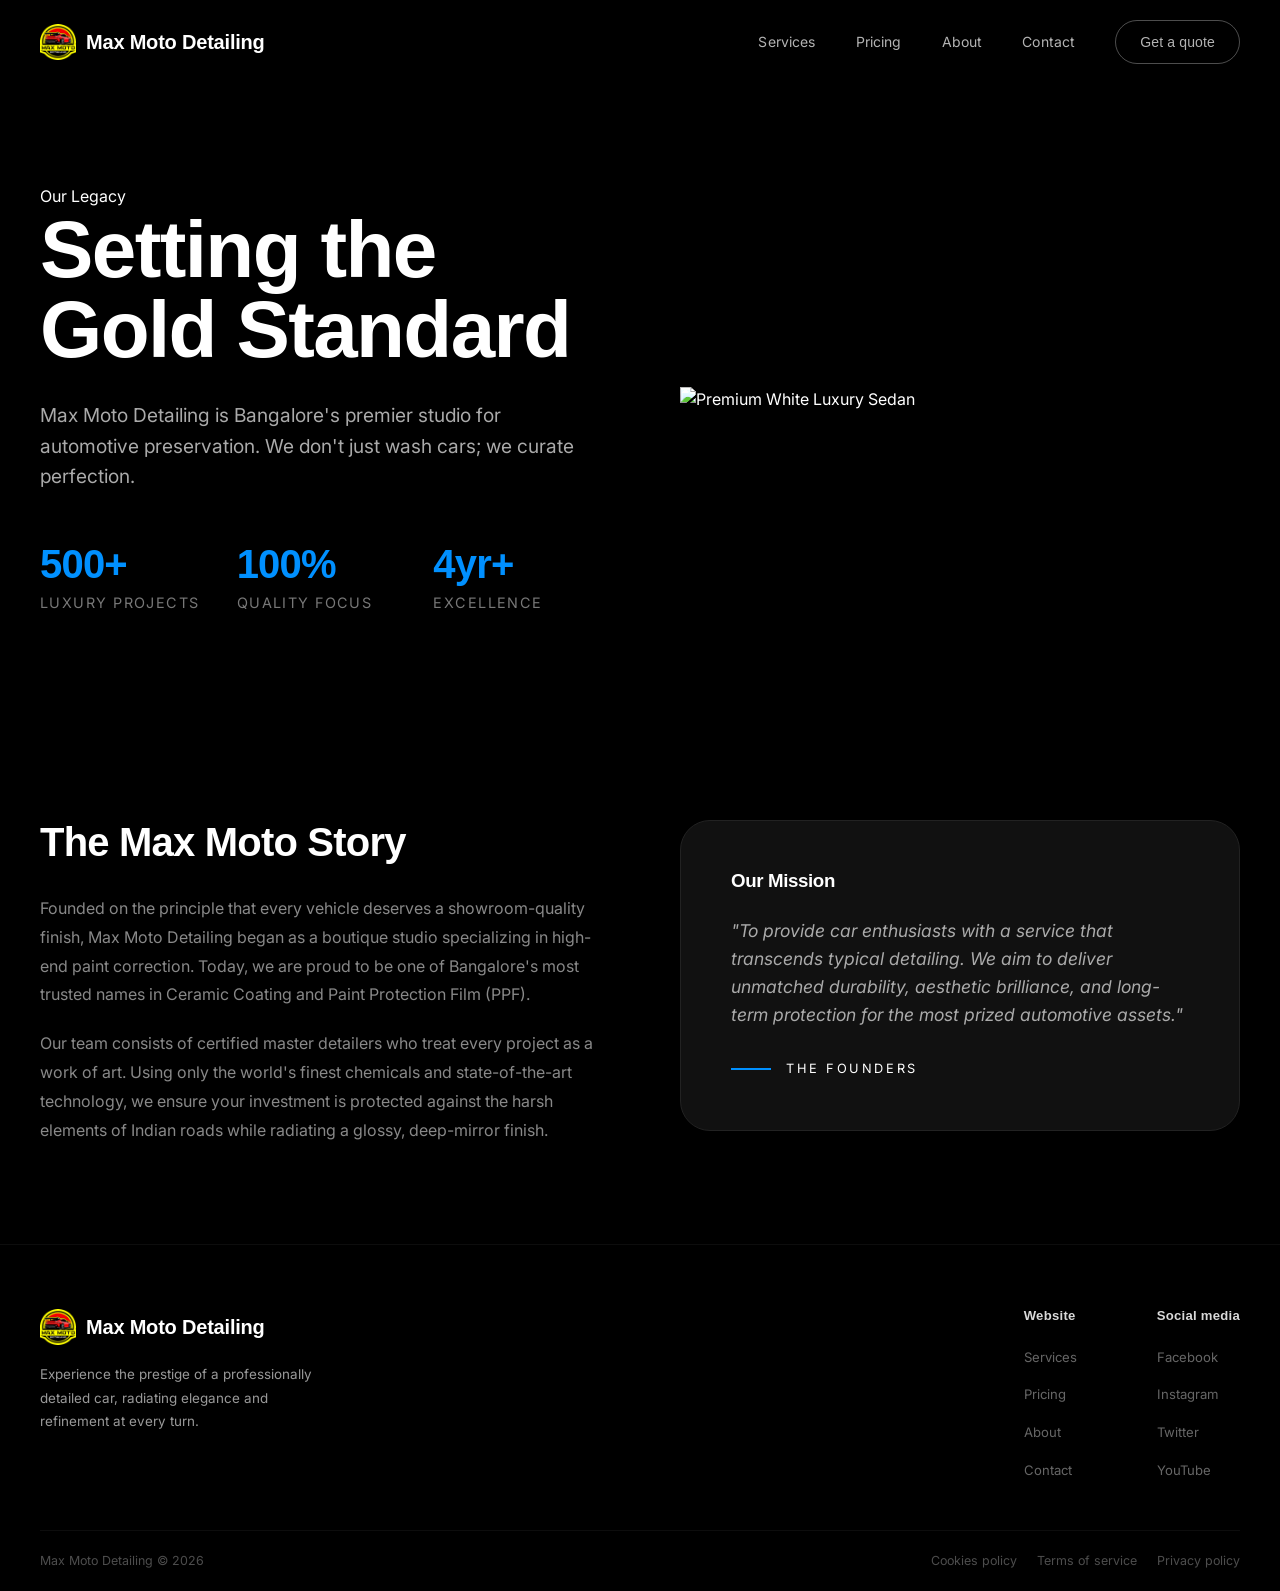
==== about.html @ 34a831f9 "feat: expand website with new service pages, legal documents, and supporting image assets" ====
<!DOCTYPE html>
<html lang="en">

<head>
  <meta charset="UTF-8">
  <meta name="viewport" content="width=device-width, initial-scale=1.0">
  <title>About Us — Max Moto Detailing</title>
  <link rel="icon" type="image/png" href="images/logo.png">
  <meta name="description" content="Discover the passion behind Max Moto Detailing. Premium car detailing excellence in Bangalore since 2020.">

  <!-- SEO & Social Meta Tags -->
  <link rel="canonical" href="https://maxmotodetailing.com/about.html">
  <meta property="og:title" content="About Us — Max Moto Detailing">
  <meta property="og:description" content="Premium car detailing excellence for those who value perfection.">
  <meta property="og:image" content="https://maxmotodetailing.com/images/car-sedan.png">
  <meta property="og:url" content="https://maxmotodetailing.com/about.html">
  <meta property="og:type" content="website">

  <!-- Fonts -->
  <link rel="preconnect" href="https://fonts.googleapis.com">
  <link rel="preconnect" href="https://fonts.gstatic.com" crossorigin>
  <link href="https://fonts.googleapis.com/css2?family=Inter:wght@300;400;500;600;700&display=swap" rel="stylesheet">
  <link href="https://api.fontshare.com/v2/css?f[]=clash-display@400,500,600,700&display=swap" rel="stylesheet">

  <link rel="stylesheet" href="index.css">
  <style>
    .about-hero {
      padding: 180px 0 100px;
      min-height: 80vh;
      display: flex;
      align-items: center;
      background: #000; /* Pure black background as requested */
      position: relative;
      overflow: hidden;
    }

    .about-content-section {
      padding: 100px 0;
      background: #000;
    }

    .about-grid {
      display: grid;
      grid-template-columns: 1fr 1fr;
      gap: 80px;
      align-items: center;
    }

    @media (max-width: 991px) {
      .about-grid {
        grid-template-columns: 1fr;
        gap: 50px;
      }
    }

    .stats-grid {
      display: grid;
      grid-template-columns: repeat(3, 1fr);
      gap: 30px;
      margin-top: 50px;
    }

    .stat-item h4 {
      font-family: 'Clash Display', sans-serif;
      font-size: 2.5rem;
      color: #0090ff;
      margin-bottom: 5px;
    }

    .stat-item p {
      font-size: 0.9rem;
      color: #777;
      text-transform: uppercase;
      letter-spacing: 0.1em;
    }

    .why-choose-us {
      padding: 100px 0;
      background: #050505;
    }

    .feature-card {
      background: #111;
      border: 1px solid #222;
      padding: 40px;
      border-radius: 20px;
      transition: all 0.3s ease;
    }

    .feature-card:hover {
      border-color: #0090ff;
      transform: translateY(-10px);
      background: #151515;
    }

    .feature-icon {
      width: 50px;
      height: 50px;
      color: #0090ff;
      margin-bottom: 25px;
    }
  </style>
</head>

<body>

  <!-- ===== NAVBAR ===== -->
  <nav class="navbar" id="navbar">
    <div class="container">
      <a href="index.html" class="nav-logo">
        <img src="images/logo.png" alt="Max Moto Detailing Logo">
        Max Moto Detailing
      </a>

      <div class="nav-menu" id="navMenu">
        <a href="index.html#services">Services</a>
        <a href="index.html#pricing">Pricing</a>
        <a href="about.html" class="active">About</a>
        <a href="contact.html">Contact</a>
        <a href="contact.html" class="btn-quote">Get a quote</a>
      </div>

      <button class="nav-toggle" id="navToggle" aria-label="Toggle menu">
        <span></span>
        <span></span>
        <span></span>
      </button>
    </div>
  </nav>

  <!-- ===== ABOUT HERO ===== -->
  <section class="about-hero">
    <div class="container">
      <div class="about-grid">
        <div class="reveal">
          <span class="label">Our Legacy</span>
          <h1 style="font-family: 'Clash Display', sans-serif; font-size: clamp(3rem, 8vw, 5rem); line-height: 1; margin-bottom: 30px;">Setting the Gold Standard</h1>
          <p style="font-size: 1.2rem; color: #aaa; line-height: 1.6; max-width: 600px;">Max Moto Detailing is Bangalore's premier studio for automotive preservation. We don't just wash cars; we curate perfection.</p>
          
          <div class="stats-grid">
            <div class="stat-item">
              <h4>500+</h4>
              <p>Luxury Projects</p>
            </div>
            <div class="stat-item">
              <h4>100%</h4>
              <p>Quality Focus</p>
            </div>
            <div class="stat-item">
              <h4>4yr+</h4>
              <p>Excellence</p>
            </div>
          </div>
        </div>
        <div class="reveal reveal-delay-2" style="position: relative; display: flex; align-items: center; justify-content: center;">
          <img src="images/about-car.png" alt="Premium White Luxury Sedan" style="width: 130%; max-width: none; filter: brightness(1.1) contrast(1.1);">
        </div>
      </div>
    </div>
  </section>

  <!-- ===== STORY SECTION ===== -->
  <section class="about-content-section">
    <div class="container">
      <div class="about-grid" style="align-items: flex-start;">
        <div class="reveal">
          <h2 style="font-family: 'Clash Display', sans-serif; font-size: 2.5rem; margin-bottom: 30px;">The Max Moto Story</h2>
          <p style="color: #888; line-height: 1.8; margin-bottom: 20px;">Founded on the principle that every vehicle deserves a showroom-quality finish, Max Moto Detailing began as a boutique studio specializing in high-end paint correction. Today, we are proud to be one of Bangalore's most trusted names in Ceramic Coating and Paint Protection Film (PPF).</p>
          <p style="color: #888; line-height: 1.8;">Our team consists of certified master detailers who treat every project as a work of art. Using only the world's finest chemicals and state-of-the-art technology, we ensure your investment is protected against the harsh elements of Indian roads while radiating a glossy, deep-mirror finish.</p>
        </div>
        <div class="reveal reveal-delay-2">
          <div style="background: #111; border-radius: 30px; padding: 50px; border: 1px solid #222;">
            <h3 style="font-family: 'Clash Display', sans-serif; margin-bottom: 25px; color: #fff;">Our Mission</h3>
            <p style="color: #aaa; font-style: italic; font-size: 1.1rem; line-height: 1.6;">"To provide car enthusiasts with a service that transcends typical detailing. We aim to deliver unmatched durability, aesthetic brilliance, and long-term protection for the most prized automotive assets."</p>
            <div style="margin-top: 30px; display: flex; align-items: center; gap: 15px;">
              <div style="width: 40px; height: 2px; background: #0090ff;"></div>
              <span style="text-transform: uppercase; letter-spacing: 0.2em; font-size: 0.8rem; color: #fff;">The Founders</span>
            </div>
          </div>
        </div>
      </div>
    </div>
  </section>

  <!-- ===== FOOTER ===== -->
  <footer class="footer">
    <div class="container">
      <div class="footer-top">
        <div class="footer-brand">
          <a href="index.html" class="nav-logo">
            <img src="images/logo.png" alt="Max Moto Detailing Logo">
            Max Moto Detailing
          </a>
          <p>Experience the prestige of a professionally detailed car, radiating elegance and refinement at every turn.</p>
        </div>

        <div class="footer-links-group">
          <div class="footer-col">
            <h4>Website</h4>
            <ul>
              <li><a href="index.html#services">Services</a></li>
              <li><a href="index.html#pricing">Pricing</a></li>
              <li><a href="about.html">About</a></li>
              <li><a href="contact.html">Contact</a></li>
            </ul>
          </div>

          <div class="footer-col">
            <h4>Social media</h4>
            <ul>
              <li><a href="#">Facebook</a></li>
              <li><a href="#">Instagram</a></li>
              <li><a href="#">Twitter</a></li>
              <li><a href="#">YouTube</a></li>
            </ul>
          </div>
        </div>
      </div>

      <div class="footer-bottom">
        <span class="footer-copyright">Max Moto Detailing &copy; 2026</span>
        <div class="footer-legal">
          <a href="cookies-policy.html">Cookies policy</a>
          <a href="terms-of-service.html">Terms of service</a>
          <a href="privacy-policy.html">Privacy policy</a>
        </div>
      </div>
    </div>
  </footer>
  <script>
    // ===== NAVBAR TOGGLE =====
    const navToggle = document.getElementById('navToggle');
    const navMenu = document.getElementById('navMenu');
    const navbar = document.getElementById('navbar');

    navToggle.addEventListener('click', () => {
      navToggle.classList.toggle('active');
      navMenu.classList.toggle('active');
    });

    window.addEventListener('scroll', () => {
      if (window.scrollY > 50) {
        navbar.classList.add('scrolled');
      } else {
        navbar.classList.remove('scrolled');
      }
    });

    // ===== SCROLL REVEAL ANIMATION =====
    const revealElements = document.querySelectorAll('.reveal');
    const revealObserver = new IntersectionObserver((entries) => {
      entries.forEach(entry => {
        if (entry.isIntersecting) {
          entry.target.classList.add('visible');
          revealObserver.unobserve(entry.target);
        }
      });
    }, {
      threshold: 0.1,
      rootMargin: '0px 0px -60px 0px'
    });
    revealElements.forEach(el => revealObserver.observe(el));
  </script>
</body>
</html>
---- index.css ----
/* ===== RESET & BASE ===== */
*,
*::before,
*::after {
  margin: 0;
  padding: 0;
  box-sizing: border-box;
}

html {
  scroll-behavior: smooth;
  font-size: 16px;
  -webkit-font-smoothing: antialiased;
  -moz-osx-font-smoothing: grayscale;
}

body {
  font-family: 'Inter', sans-serif;
  background: #000000;
  color: #ffffff;
  overflow-x: hidden;
  line-height: 1.6;
}

a {
  text-decoration: none;
  color: inherit;
  transition: opacity 0.3s ease;
}

a:hover {
  opacity: 0.8;
}

img {
  max-width: 100%;
  display: block;
}

ul {
  list-style: none;
}

/* ===== TYPOGRAPHY ===== */
h1,
h2,
h3,
h4,
h5,
h6 {
  font-family: 'Clash Display', sans-serif;
  font-weight: 600;
  line-height: 1.1;
  letter-spacing: -0.02em;
}

p {
  color: rgba(255, 255, 255, 0.6);
  font-weight: 400;
  line-height: 1.7;
}

/* ===== UTILITY ===== */
.container {
  max-width: 1320px;
  margin: 0 auto;
  padding: 0 40px;
}

/* ===== NAVBAR ===== */
.navbar {
  position: fixed;
  top: 0;
  left: 0;
  width: 100%;
  z-index: 1000;
  padding: 20px 0;
  transition: all 0.4s cubic-bezier(0.4, 0, 0.2, 1);
  background: transparent;
}

.navbar.scrolled {
  background: rgba(0, 0, 0, 0.7);
  backdrop-filter: blur(20px);
  -webkit-backdrop-filter: blur(20px);
  border-bottom: 1px solid rgba(255, 255, 255, 0.05);
  padding: 14px 0;
}

.navbar .container {
  display: flex;
  align-items: center;
  justify-content: space-between;
}

.nav-logo {
  font-family: 'Clash Display', sans-serif;
  font-size: 1.25rem;
  font-weight: 600;
  color: #ffffff;
  letter-spacing: -0.01em;
  display: flex;
  align-items: center;
  gap: 10px;
}

.nav-logo img {
  height: 36px;
  width: auto;
  object-fit: contain;
}

.nav-menu {
  display: flex;
  align-items: center;
  gap: 40px;
}

.nav-menu a {
  font-size: 0.875rem;
  font-weight: 400;
  color: rgba(255, 255, 255, 0.7);
  transition: color 0.3s ease;
  letter-spacing: 0.01em;
}

.nav-menu a:hover {
  color: #ffffff;
  opacity: 1;
}

.btn-quote {
  font-family: 'Clash Display', sans-serif;
  font-size: 0.85rem;
  font-weight: 500;
  color: #ffffff;
  border: 1px solid rgba(255, 255, 255, 0.3);
  padding: 10px 24px;
  border-radius: 100px;
  transition: all 0.4s cubic-bezier(0.4, 0, 0.2, 1);
  cursor: pointer;
  background: transparent;
  letter-spacing: 0.01em;
}

.nav-menu a.btn-quote:hover {
  background: #ffffff;
  color: #000000 !important;
  border-color: #ffffff;
  opacity: 1;
  box-shadow: 0 0 30px rgba(255, 255, 255, 0.15);
}

/* Mobile menu toggle */
.nav-toggle {
  display: none;
  flex-direction: column;
  gap: 5px;
  cursor: pointer;
  z-index: 1001;
  background: none;
  border: none;
  padding: 4px;
}

.nav-toggle span {
  display: block;
  width: 24px;
  height: 2px;
  background: #ffffff;
  transition: all 0.3s ease;
  border-radius: 2px;
}

.nav-toggle.active span:nth-child(1) {
  transform: rotate(45deg) translate(5px, 5px);
}

.nav-toggle.active span:nth-child(2) {
  opacity: 0;
}

.nav-toggle.active span:nth-child(3) {
  transform: rotate(-45deg) translate(5px, -5px);
}

/* ===== HERO SECTION ===== */
.hero {
  min-height: 100vh;
  display: flex;
  flex-direction: column;
  align-items: center;
  justify-content: center;
  text-align: center;
  padding: 120px 40px 40px;
  position: relative;
  overflow: hidden;
}

.hero::before {
  content: '';
  position: absolute;
  top: -100px;
  left: 50%;
  transform: translateX(-50%);
  width: 1000px;
  height: 1000px;
  background: radial-gradient(circle, rgba(255, 255, 255, 0.04) 0%, transparent 65%);
  pointer-events: none;
}

.hero-content {
  position: relative;
  z-index: 10;
  max-width: 900px;
}

.hero h1 {
  font-size: clamp(3rem, 7vw, 5.5rem);
  font-weight: 600;
  letter-spacing: -0.03em;
  margin-bottom: 20px;
  background: linear-gradient(180deg, #ffffff 0%, rgba(255, 255, 255, 0.65) 100%);
  -webkit-background-clip: text;
  -webkit-text-fill-color: transparent;
  background-clip: text;
}

.hero p {
  font-size: clamp(0.9rem, 1.4vw, 1.05rem);
  max-width: 520px;
  margin: 0 auto 36px;
  color: rgba(255, 255, 255, 0.45);
  line-height: 1.7;
}

/* Hero CTA - Base */
.btn-connect {
  font-family: 'Clash Display', sans-serif;
  display: inline-flex;
  align-items: center;
  gap: 8px;
  font-size: 0.9rem;
  font-weight: 500;
  color: #ffffff;
  border: 1px solid rgba(255, 255, 255, 0.15);
  padding: 13px 30px;
  border-radius: 100px;
  transition: all 0.4s cubic-bezier(0.4, 0, 0.2, 1);
  cursor: pointer;
  background: transparent;
  width: fit-content;
}

.btn-connect:hover {
  background: #ffffff;
  color: #000000;
  border-color: #ffffff;
  transform: translateY(-3px);
  box-shadow: 0 10px 20px rgba(255, 255, 255, 0.1);
}

/* Primary Variant */
.btn-connect.btn-primary {
  background: #ffffff;
  color: #000000;
  border: none;
  font-weight: 600;
}

.btn-connect.btn-primary:hover {
  background: rgba(255, 255, 255, 0.9);
  color: #000000;
  transform: translateY(-3px);
}

/* Secondary/Ghost Variant */
.btn-connect.secondary {
  border: 1px solid rgba(255, 255, 255, 0.15);
  color: rgba(255, 255, 255, 0.7);
}

.btn-connect.secondary:hover {
  background: rgba(255, 255, 255, 0.05);
  border-color: rgba(255, 255, 255, 0.3);
  color: #ffffff;
  transform: translateY(-3px);
}

.hero-btns {
  display: flex;
  justify-content: center;
  gap: 16px;
  margin-top: 10px;
}

.hero-image-wrapper {
  position: relative;
  margin-top: -80px;
  width: 100%;
  max-width: 1100px;
  z-index: 2;
}

.hero-image-wrapper img {
  width: 100%;
  height: auto;
  object-fit: contain;
}

.hero-glow {
  position: absolute;
  bottom: -80px;
  left: 50%;
  transform: translateX(-50%);
  width: 90%;
  height: 250px;
  background: radial-gradient(ellipse at center, rgba(255, 255, 255, 0.06) 0%, transparent 65%);
  pointer-events: none;
}

/* ===== SECTION: SERVICES (REF SITE STYLE) ===== */
.services {
  padding: 100px 0;
  background: #000000;
}

.services-outer-container {
  background: #0b0b0b;
  border-radius: 40px;
  padding: 80px 60px;
  border: 1px solid rgba(255, 255, 255, 0.05);
}

.services-header-new {
  display: flex;
  justify-content: space-between;
  align-items: center;
  margin-bottom: 50px;
}

.services-header-new h2 {
  font-size: 3.5rem;
  color: #ffffff;
  font-weight: 300;
  letter-spacing: -0.02em;
}

.services-header-new h2 .bold {
  font-weight: 700;
}

.services-grid-new {
  display: grid;
  grid-template-columns: repeat(2, 1fr);
  gap: 24px;
}

.service-card-new {
  position: relative;
  height: 500px;
  border-radius: 32px;
  overflow: hidden;
  display: block;
  text-decoration: none;
  cursor: pointer;
  transition: all 0.5s cubic-bezier(0.4, 0, 0.2, 1);
}

.card-bg-image {
  position: absolute;
  inset: 0;
  z-index: 0;
}

.card-bg-image img {
  width: 100%;
  height: 100%;
  object-fit: cover;
  transition: transform 0.6s cubic-bezier(0.4, 0, 0.2, 1);
}

.card-overlay {
  position: absolute;
  inset: 0;
  background: rgba(0, 0, 0, 0.5);
  transition: background 0.4s ease;
  z-index: 1;
}

.service-card-new:hover .card-overlay {
  background: rgba(0, 0, 0, 0.15);
}

.service-card-new:hover .card-bg-image img {
  transform: scale(1.05);
}

.card-info-new {
  position: absolute;
  bottom: 30px;
  left: 30px;
  right: 30px;
  z-index: 2;
  display: flex;
  align-items: center;
  gap: 15px;
}

.card-info-new h3 {
  font-size: 1.5rem;
  font-weight: 600;
  color: #ffffff;
  margin: 0;
  text-shadow: 0 2px 10px rgba(0, 0, 0, 0.3);
}

.card-arrow-icon {
  width: 48px;
  height: 48px;
  border-radius: 50%;
  background: #ffffff;
  display: flex;
  align-items: center;
  justify-content: center;
  color: #000000;
  transition: all 0.4s cubic-bezier(0.4, 0, 0.2, 1);
  box-shadow: 0 4px 15px rgba(0, 0, 0, 0.2);
}

.card-arrow-icon svg {
  width: 20px;
  height: 20px;
}

.service-card-new:hover .card-arrow-icon {
  transform: rotate(45deg);
  background: #000000;
  color: #ffffff;
}

@media (max-width: 1024px) {
  .services-outer-container {
    padding: 60px 40px;
  }
  
  .services-header-new h2 {
    font-size: 2.8rem;
  }
}

@media (max-width: 768px) {
  .services-grid-new {
    grid-template-columns: 1fr;
  }
  
  .services-outer-container {
    padding: 40px 20px;
    border-radius: 24px;
  }

  .service-card-new {
    aspect-ratio: 4 / 3;
  }

  .services-header-new h2 {
    font-size: 2.2rem;
  }
}

/* ===== SECTION: VIDEO SHOWCASE ===== */
.video-showcase {
  padding: 40px 0 80px;
}

.video-card {
  position: relative;
  width: 100%;
  border-radius: 16px;
  overflow: hidden;
  cursor: pointer;
  aspect-ratio: 16 / 8;
}

.video-card img {
  width: 100%;
  height: 100%;
  object-fit: cover;
  transition: transform 0.8s cubic-bezier(0.4, 0, 0.2, 1);
}

.video-card:hover img {
  transform: scale(1.03);
}

.video-overlay {
  position: absolute;
  inset: 0;
  background: linear-gradient(180deg, rgba(0, 0, 0, 0.15) 0%, rgba(0, 0, 0, 0.55) 100%);
  display: flex;
  flex-direction: column;
  align-items: center;
  justify-content: center;
  gap: 14px;
  transition: background 0.4s ease;
}

.video-card:hover .video-overlay {
  background: linear-gradient(180deg, rgba(0, 0, 0, 0.08) 0%, rgba(0, 0, 0, 0.45) 100%);
}

.play-btn {
  width: 64px;
  height: 64px;
  border-radius: 50%;
  border: 1.5px solid rgba(255, 255, 255, 0.35);
  display: flex;
  align-items: center;
  justify-content: center;
  background: rgba(255, 255, 255, 0.06);
  backdrop-filter: blur(10px);
  transition: all 0.4s ease;
}

.play-btn svg {
  width: 22px;
  height: 22px;
  fill: #ffffff;
  margin-left: 3px;
}

.video-card:hover .play-btn {
  background: rgba(255, 255, 255, 0.12);
  border-color: rgba(255, 255, 255, 0.5);
  transform: scale(1.05);
}

.video-overlay span {
  font-size: 0.8rem;
  font-weight: 400;
  color: rgba(255, 255, 255, 0.6);
  letter-spacing: 0.03em;
}

/* Glass reflection line */
.video-card::after {
  content: '';
  position: absolute;
  bottom: 0;
  left: 0;
  width: 100%;
  height: 40%;
  background: linear-gradient(180deg, transparent 0%, rgba(255, 255, 255, 0.015) 100%);
  pointer-events: none;
}

/* ===== SECTION: FEATURES ===== */
.features {
  padding: 80px 0 40px;
}

.features-wrapper {
  display: grid;
  grid-template-columns: 1fr 1px 1fr;
  gap: 48px;
  align-items: start;
}

.features-left h2 {
  font-size: clamp(1.9rem, 3.2vw, 2.6rem);
  font-weight: 600;
  letter-spacing: -0.03em;
  margin-bottom: 32px;
  max-width: 360px;
  background: linear-gradient(180deg, #ffffff 0%, rgba(255, 255, 255, 0.7) 100%);
  -webkit-background-clip: text;
  -webkit-text-fill-color: transparent;
  background-clip: text;
}

.features-left-image {
  width: 100%;
  border-radius: 14px;
  overflow: hidden;
}

.features-left-image img {
  width: 100%;
  height: 300px;
  object-fit: cover;
  transition: transform 0.6s ease;
}

.features-left-image:hover img {
  transform: scale(1.03);
}

.features-divider {
  width: 1px;
  height: 100%;
  min-height: 440px;
  background: linear-gradient(180deg, transparent 0%, rgba(255, 255, 255, 0.08) 25%, rgba(255, 255, 255, 0.08) 75%, transparent 100%);
}

.features-right {
  display: flex;
  flex-direction: column;
  gap: 40px;
  padding-top: 8px;
}

.feature-item {
  display: flex;
  gap: 18px;
  align-items: flex-start;
}

.feature-icon {
  flex-shrink: 0;
  width: 42px;
  height: 42px;
  border-radius: 11px;
  background: linear-gradient(135deg, rgba(255, 255, 255, 0.07) 0%, rgba(255, 255, 255, 0.025) 100%);
  border: 1px solid rgba(255, 255, 255, 0.07);
  display: flex;
  align-items: center;
  justify-content: center;
}

.feature-icon svg {
  width: 18px;
  height: 18px;
  stroke: rgba(255, 255, 255, 0.6);
  fill: none;
  stroke-width: 1.5;
}

.feature-text h3 {
  font-size: 1rem;
  font-weight: 600;
  margin-bottom: 6px;
  letter-spacing: -0.01em;
}

.feature-text p {
  font-size: 0.84rem;
  line-height: 1.65;
}

.features-cta {
  margin-top: 12px;
  display: inline-flex;
  align-items: center;
  gap: 8px;
  font-family: 'Clash Display', sans-serif;
  font-size: 0.85rem;
  font-weight: 500;
  color: rgba(255, 255, 255, 0.6);
  transition: all 0.3s ease;
}

.features-cta:hover {
  color: #ffffff;
  gap: 12px;
  opacity: 1;
}

/* ===== SECTION: CTA BANNER ===== */
.cta-banner {
  padding: 40px 0 80px;
}

.cta-card {
  display: grid;
  grid-template-columns: 1fr 1fr;
  align-items: center;
  background: linear-gradient(135deg, rgba(255, 255, 255, 0.035) 0%, rgba(255, 255, 255, 0.008) 100%);
  border: 1px solid rgba(255, 255, 255, 0.06);
  border-radius: 20px;
  overflow: hidden;
  position: relative;
}

.cta-card::before {
  content: '';
  position: absolute;
  top: -200px;
  left: -200px;
  width: 500px;
  height: 500px;
  background: radial-gradient(circle, rgba(255, 255, 255, 0.025) 0%, transparent 70%);
  pointer-events: none;
}

.cta-content {
  padding: 52px 48px;
  position: relative;
  z-index: 2;
}

.cta-content h2 {
  font-size: clamp(1.7rem, 2.8vw, 2.3rem);
  font-weight: 600;
  letter-spacing: -0.03em;
  margin-bottom: 16px;
  max-width: 360px;
  background: linear-gradient(180deg, #ffffff 0%, rgba(255, 255, 255, 0.7) 100%);
  -webkit-background-clip: text;
  -webkit-text-fill-color: transparent;
  background-clip: text;
}

.cta-content p {
  font-size: 0.9rem;
  max-width: 360px;
  margin-bottom: 28px;
  line-height: 1.75;
}

.cta-image {
  height: 100%;
  min-height: 360px;
  overflow: hidden;
}

.cta-image img {
  width: 100%;
  height: 100%;
  object-fit: cover;
  transition: transform 0.8s cubic-bezier(0.4, 0, 0.2, 1);
}

.cta-card:hover .cta-image img {
  transform: scale(1.03);
}

/* ===== SECTION: PRICING ===== */
.pricing-section {
  padding: 100px 0;
  position: relative;
}

.pricing-section .section-header {
  text-align: center;
  margin-bottom: 64px;
}

.pricing-section .section-header h2 {
  font-size: clamp(2.2rem, 4.5vw, 3.5rem);
  font-weight: 600;
  letter-spacing: -0.03em;
  margin-top: 12px;
  background: linear-gradient(180deg, #ffffff 0%, rgba(255, 255, 255, 0.7) 100%);
  -webkit-background-clip: text;
  -webkit-text-fill-color: transparent;
  background-clip: text;
}

.pricing-grid {
  display: grid;
  grid-template-columns: repeat(3, 1fr);
  gap: 32px;
}

.pricing-card {
  background: linear-gradient(180deg, rgba(255, 255, 255, 0.03) 0%, rgba(255, 255, 255, 0.01) 100%);
  border: 1px solid rgba(255, 255, 255, 0.05);
  border-radius: 24px;
  padding: 48px 40px;
  display: flex;
  flex-direction: column;
  transition: all 0.4s cubic-bezier(0.4, 0, 0.2, 1);
  position: relative;
}

.pricing-card:hover {
  transform: translateY(-8px);
  border-color: rgba(255, 255, 255, 0.15);
  background: linear-gradient(180deg, rgba(255, 255, 255, 0.05) 0%, rgba(255, 255, 255, 0.015) 100%);
}

.pricing-card.popular {
  background: linear-gradient(180deg, rgba(255, 255, 255, 0.06) 0%, rgba(255, 255, 255, 0.01) 100%);
  border: 1px solid rgba(255, 255, 255, 0.12);
  box-shadow: 0 20px 40px rgba(0, 0, 0, 0.4);
}

.popular-badge {
  position: absolute;
  top: -14px;
  left: 50%;
  transform: translateX(-50%);
  background: #ffffff;
  color: #000000;
  padding: 6px 16px;
  border-radius: 20px;
  font-size: 0.75rem;
  font-weight: 700;
  text-transform: uppercase;
  letter-spacing: 0.05em;
}

.plan-type {
  font-family: 'Clash Display', sans-serif;
  font-size: 1.25rem;
  font-weight: 600;
  color: #ffffff;
  margin-bottom: 12px;
}

.plan-price {
  font-family: 'Clash Display', sans-serif;
  font-size: 2.5rem;
  font-weight: 700;
  color: #ffffff;
  margin-bottom: 32px;
}

.plan-price span {
  font-size: 0.9rem;
  font-weight: 400;
  color: rgba(255, 255, 255, 0.4);
  margin-left: 4px;
}

.plan-features {
  list-style: none;
  padding: 0;
  margin: 0 0 40px 0;
  display: flex;
  flex-direction: column;
  gap: 16px;
}

.plan-features li {
  font-size: 0.9rem;
  color: rgba(255, 255, 255, 0.6);
  padding-left: 28px;
  position: relative;
  line-height: 1.5;
}

.plan-features li::before {
  content: '';
  position: absolute;
  left: 0;
  top: 6px;
  width: 14px;
  height: 14px;
  background-image: url("data:image/svg+xml,%3Csvg xmlns='http://www.w3.org/2000/svg' fill='none' viewBox='0 0 24 24' stroke='rgba(255,255,255,0.7)' stroke-width='2.5'%3E%3Cpath stroke-linecap='round' stroke-linejoin='round' d='M5 13l4 4L19 7' /%3E%3C/svg%3E");
  background-size: contain;
  background-repeat: no-repeat;
}

.btn-plan {
  margin-top: auto;
  display: block;
  text-align: center;
  padding: 16px;
  border-radius: 12px;
  border: 1px solid rgba(255, 255, 255, 0.1);
  color: #ffffff;
  text-decoration: none;
  font-size: 0.95rem;
  font-weight: 600;
  transition: all 0.3s ease;
}

.btn-plan:hover {
  background: rgba(255, 255, 255, 0.05);
  border-color: rgba(255, 255, 255, 0.2);
}

.btn-plan.primary {
  background: #ffffff;
  color: #000000;
  border: none;
}

.btn-plan.primary:hover {
  background: #f0f0f0;
  transform: scale(1.02);
}

/* ===== SECTION: CONTACT ===== */
.contact-section {
  padding: 40px 0 80px;
}

.contact-header {
  margin-bottom: 40px;
}

.contact-header .label {
  font-size: 0.75rem;
  font-weight: 400;
  color: rgba(255, 255, 255, 0.35);
  letter-spacing: 0.06em;
  text-transform: uppercase;
}

.contact-header h2 {
  font-size: clamp(2.2rem, 4.5vw, 3.5rem);
  font-weight: 600;
  letter-spacing: -0.03em;
  margin-top: 12px;
  background: linear-gradient(180deg, #ffffff 0%, rgba(255, 255, 255, 0.7) 100%);
  -webkit-background-clip: text;
  -webkit-text-fill-color: transparent;
  background-clip: text;
}

.contact-wrapper {
  display: grid;
  grid-template-columns: 1fr 1.3fr;
  gap: 60px;
  align-items: start;
}

.contact-info {
  display: flex;
  flex-direction: column;
  gap: 32px;
  padding-top: 8px;
}

.contact-item {
  display: flex;
  gap: 16px;
  align-items: flex-start;
}

.contact-icon {
  flex-shrink: 0;
  width: 44px;
  height: 44px;
  border-radius: 12px;
  background: linear-gradient(135deg, rgba(255, 255, 255, 0.07) 0%, rgba(255, 255, 255, 0.025) 100%);
  border: 1px solid rgba(255, 255, 255, 0.07);
  display: flex;
  align-items: center;
  justify-content: center;
}

.contact-icon svg {
  width: 20px;
  height: 20px;
  stroke: rgba(255, 255, 255, 0.6);
  fill: none;
  stroke-width: 1.5;
}

.contact-icon.whatsapp svg {
  stroke: none;
  fill: #25D366;
  width: 22px;
  height: 22px;
}

.contact-details h4 {
  font-size: 0.95rem;
  font-weight: 600;
  margin-bottom: 4px;
  color: rgba(255, 255, 255, 0.9);
}

.contact-details a {
  display: block;
  text-decoration: none;
}

.contact-details a:hover h4 {
  color: #ffffff;
}

.contact-details a span,
.contact-details p {
  font-size: 0.85rem;
  color: rgba(255, 255, 255, 0.45);
  transition: color 0.3s ease;
  line-height: 1.5;
}

.contact-details a:hover span {
  color: rgba(255, 255, 255, 0.7);
}


/* Contact Form */
.contact-form-wrapper {
  background: linear-gradient(180deg, rgba(255, 255, 255, 0.035) 0%, rgba(255, 255, 255, 0.008) 100%);
  border: 1px solid rgba(255, 255, 255, 0.06);
  border-radius: 16px;
  padding: 36px;
}

.form-row {
  display: grid;
  grid-template-columns: 1fr 1fr;
  gap: 16px;
  margin-bottom: 16px;
}

.form-group {
  display: flex;
  flex-direction: column;
  gap: 6px;
  margin-bottom: 16px;
}

.form-row .form-group {
  margin-bottom: 0;
}

.form-group label {
  font-family: 'Clash Display', sans-serif;
  font-size: 0.78rem;
  font-weight: 500;
  color: rgba(255, 255, 255, 0.5);
  letter-spacing: 0.02em;
}

.form-group input,
.form-group select,
.form-group textarea {
  font-family: 'Inter', sans-serif;
  font-size: 0.88rem;
  color: #ffffff;
  background: rgba(255, 255, 255, 0.04);
  border: 1px solid rgba(255, 255, 255, 0.08);
  border-radius: 10px;
  padding: 12px 16px;
  outline: none;
  transition: all 0.3s ease;
  -webkit-appearance: none;
  appearance: none;
}

.form-group input::placeholder,
.form-group textarea::placeholder {
  color: rgba(255, 255, 255, 0.2);
}

.form-group select {
  color: rgba(255, 255, 255, 0.4);
  cursor: pointer;
}

.form-group select option {
  background: #111111;
  color: #ffffff;
}

.form-group input:focus,
.form-group select:focus,
.form-group textarea:focus {
  border-color: rgba(255, 255, 255, 0.2);
  background: rgba(255, 255, 255, 0.06);
}

.form-group textarea {
  resize: vertical;
  min-height: 100px;
}

.btn-submit {
  margin-top: 8px;
  width: 100%;
  justify-content: center;
  text-decoration: none;
}

/* ===== FOOTER ===== */
.footer {
  padding: 64px 0 0;
  border-top: 1px solid rgba(255, 255, 255, 0.05);
}

.footer-top {
  display: flex;
  justify-content: space-between;
  gap: 60px;
  padding-bottom: 48px;
  flex-wrap: wrap;
}

.footer-brand {
  max-width: 360px;
}

.footer-links-group {
  display: flex;
  gap: 80px;
}

@media (max-width: 768px) {
  .footer-top {
    flex-direction: column;
    gap: 40px;
  }
  
  .footer-links-group {
    gap: 40px;
    flex-wrap: wrap;
  }
}

.footer-brand p {
  font-size: 0.84rem;
  margin-top: 18px;
  max-width: 300px;
  line-height: 1.75;
}

.footer-col h4 {
  font-size: 0.82rem;
  font-weight: 600;
  margin-bottom: 20px;
  color: rgba(255, 255, 255, 0.85);
  letter-spacing: 0.02em;
}

.footer-col ul {
  display: flex;
  flex-direction: column;
  gap: 12px;
}

.footer-col ul a {
  font-size: 0.82rem;
  color: rgba(255, 255, 255, 0.4);
  transition: color 0.3s ease;
}

.footer-col ul a:hover {
  color: #ffffff;
  opacity: 1;
}

.footer-bottom {
  border-top: 1px solid rgba(255, 255, 255, 0.05);
  padding: 20px 0;
  display: flex;
  align-items: center;
  justify-content: space-between;
  flex-wrap: wrap;
  gap: 14px;
}

.footer-copyright {
  font-size: 0.78rem;
  color: rgba(255, 255, 255, 0.3);
}

.footer-legal {
  display: flex;
  gap: 20px;
}

.footer-legal a {
  font-size: 0.78rem;
  color: rgba(255, 255, 255, 0.3);
  transition: color 0.3s ease;
}

.footer-legal a:hover {
  color: rgba(255, 255, 255, 0.65);
  opacity: 1;
}

/* ===== ANIMATIONS ===== */
.reveal {
  opacity: 0;
  transform: translateY(40px);
  transition: opacity 0.8s cubic-bezier(0.4, 0, 0.2, 1), transform 0.8s cubic-bezier(0.4, 0, 0.2, 1);
}

.reveal.visible {
  opacity: 1;
  transform: translateY(0);
}

.reveal-delay-1 {
  transition-delay: 0.1s;
}

.reveal-delay-2 {
  transition-delay: 0.2s;
}

.reveal-delay-3 {
  transition-delay: 0.3s;
}

.reveal-delay-4 {
  transition-delay: 0.4s;
}

/* ===== RESPONSIVE: TABLET ===== */
@media (max-width: 1024px) {
  .container {
    padding: 0 32px;
  }

  .services-grid {
    grid-template-columns: repeat(2, 1fr);
  }

  .features-wrapper {
    grid-template-columns: 1fr;
    gap: 48px;
  }

  .features-divider {
    width: 100%;
    height: 1px;
    min-height: unset;
    background: linear-gradient(90deg, transparent 0%, rgba(255, 255, 255, 0.1) 30%, rgba(255, 255, 255, 0.1) 70%, transparent 100%);
  }

  .cta-card {
    grid-template-columns: 1fr;
  }

  .cta-image {
    min-height: 280px;
  }

  .video-card {
    aspect-ratio: 16 / 9;
  }

  .pricing-grid {
    grid-template-columns: repeat(2, 1fr);
    gap: 24px;
  }
  .contact-wrapper {
    grid-template-columns: 1fr;
    gap: 48px;
  }

  .form-row {
    grid-template-columns: 1fr 1fr;
  }
}

/* ===== RESPONSIVE: MOBILE ===== */
@media (max-width: 768px) {
  .contact-section {
    padding: 60px 0;
  }

  .contact-wrapper {
    grid-template-columns: 1fr;
    gap: 40px;
  }

  .contact-form-wrapper {
    padding: 28px 24px;
  }

  .form-row {
    grid-template-columns: 1fr;
  }

  .container {
    padding: 0 20px;
  }

  .nav-menu {
    position: fixed;
    top: 0;
    right: -100%;
    width: 100%;
    height: 100vh;
    background: rgba(0, 0, 0, 0.97);
    backdrop-filter: blur(30px);
    flex-direction: column;
    justify-content: center;
    align-items: center;
    gap: 32px;
    transition: right 0.4s cubic-bezier(0.4, 0, 0.2, 1);
  }

  .nav-menu.active {
    right: 0;
  }

  .nav-menu a {
    font-size: 1.25rem;
    color: rgba(255, 255, 255, 0.8);
  }

  .nav-toggle {
    display: flex;
  }

  .hero {
    padding: 120px 20px 60px;
    min-height: auto;
  }

  .hero h1 {
    font-size: clamp(2.2rem, 10vw, 3.2rem);
  }

  .hero p {
    font-size: 0.95rem;
  }

  .hero-image-wrapper {
    margin-top: 40px;
  }

  .services {
    padding: 80px 0 60px;
  }

  .services-header {
    flex-direction: column;
    gap: 20px;
    margin-bottom: 48px;
  }

  .services-header-right {
    padding-top: 0;
  }

  .services-grid {
    grid-template-columns: 1fr;
    gap: 20px;
  }

  .video-showcase {
    padding: 40px 0 80px;
  }

  .video-card {
    aspect-ratio: 16 / 10;
    border-radius: 16px;
  }

  .pricing-section {
    padding: 80px 0;
  }

  .pricing-grid {
    grid-template-columns: 1fr;
    gap: 32px;
  }

  .pricing-card {
    padding: 40px 32px;
  }

  .play-btn {
    width: 56px;
    height: 56px;
  }

  .play-btn svg {
    width: 20px;
    height: 20px;
  }

  .features {
    padding: 80px 0;
  }

  .features-left h2 {
    font-size: 1.8rem;
  }

  .features-left-image img {
    height: 240px;
  }

  .features-right {
    gap: 36px;
  }

  .cta-banner {
    padding: 40px 0 80px;
  }

  .cta-content {
    padding: 40px 28px;
  }

  .cta-content h2 {
    font-size: 1.6rem;
  }

  .cta-image {
    min-height: 220px;
  }

  .footer-bottom {
    flex-direction: column;
    align-items: flex-start;
    gap: 12px;
  }

  .footer-legal {
    flex-wrap: wrap;
    gap: 16px;
  }
}

/* ===== RESPONSIVE: SMALL MOBILE ===== */
@media (max-width: 480px) {
  .hero h1 {
    font-size: 2rem;
  }

  .btn-connect {
    padding: 12px 24px;
    font-size: 0.85rem;
  }

  .card-image {
    height: 200px;
  }

  .cta-content {
    padding: 32px 24px;
  }

  .features-left-image img {
    height: 200px;
  }

  .plan-price {
    font-size: 2.2rem;
  }

  .pricing-section .section-header h2 {
    font-size: 2.2rem;
  }
}

/* ===== PARTICLE GLOW BACKGROUNDS ===== */
.glow-spot {
  position: absolute;
  width: 600px;
  height: 600px;
  border-radius: 50%;
  background: radial-gradient(circle, rgba(255, 255, 255, 0.015) 0%, transparent 70%);
  pointer-events: none;
  z-index: 0;
}

/* Smooth scrollbar */
::-webkit-scrollbar {
  width: 6px;
}

::-webkit-scrollbar-track {
  background: #000000;
}

::-webkit-scrollbar-thumb {
  background: rgba(255, 255, 255, 0.15);
  border-radius: 3px;
}

::-webkit-scrollbar-thumb:hover {
  background: rgba(255, 255, 255, 0.25);
}
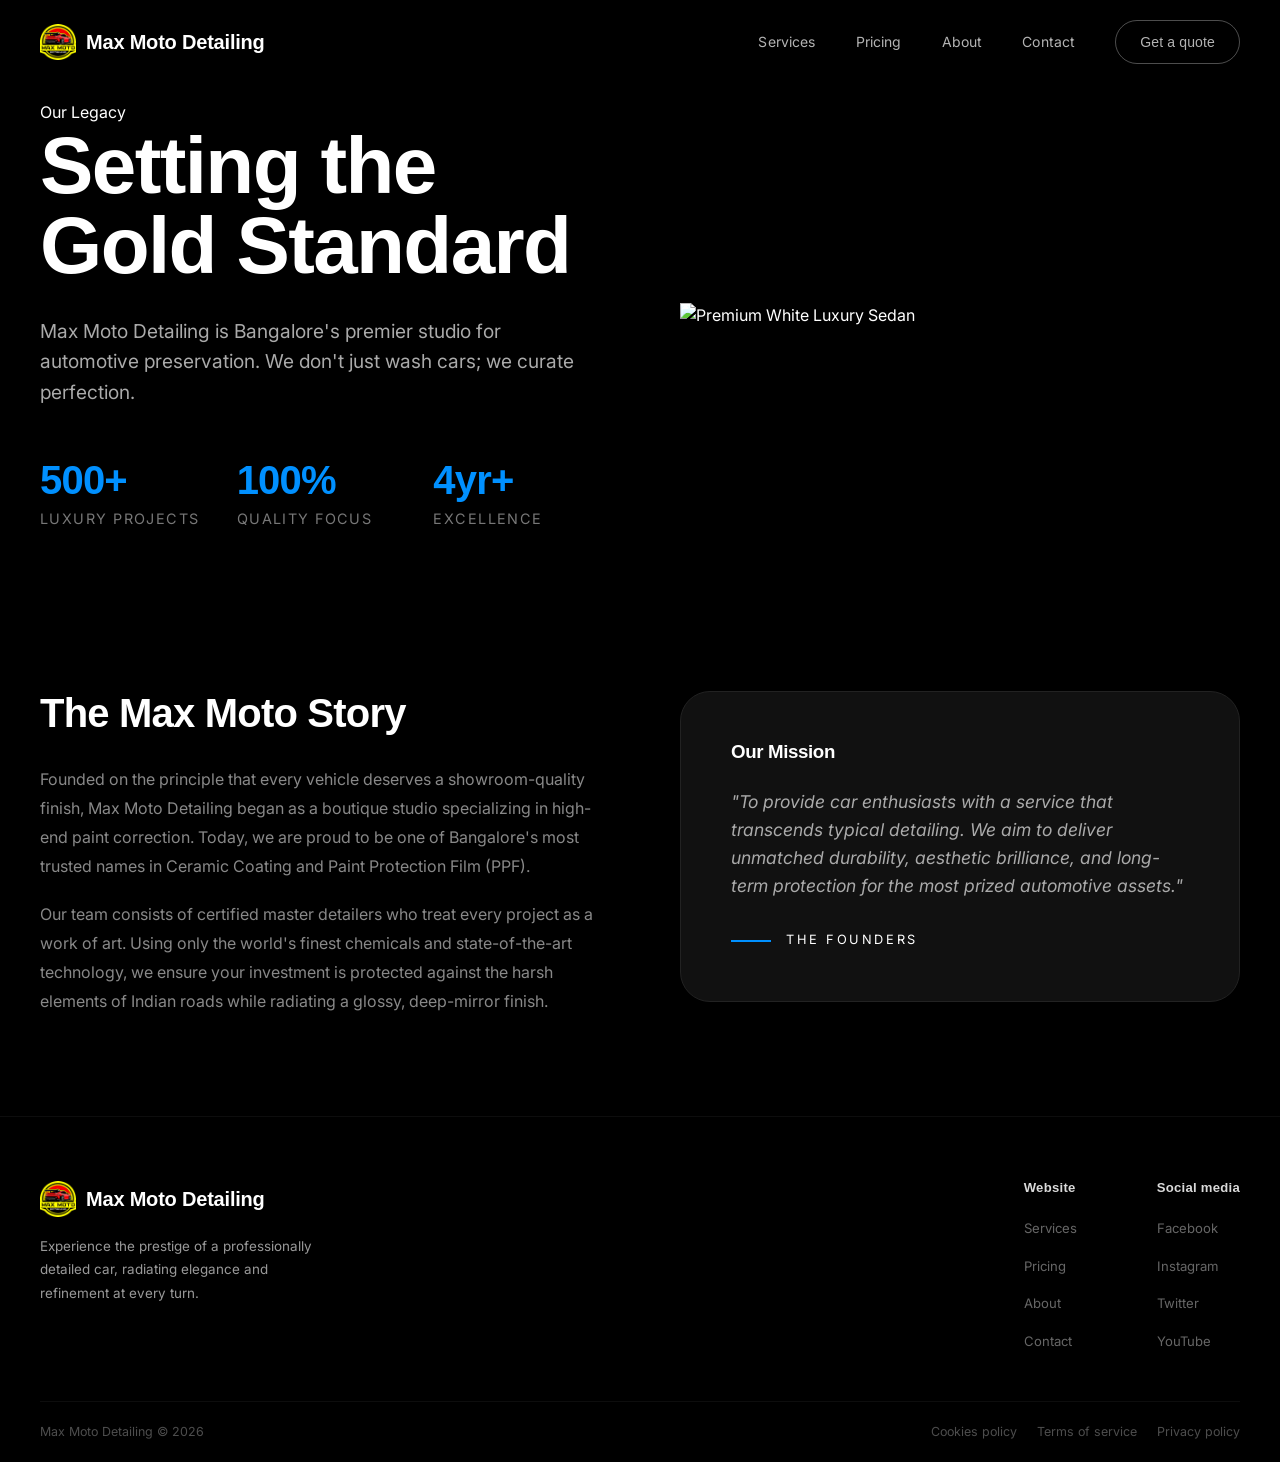
==== commit a3cf08c2: "refactor: clean up inline styles and consolidate CSS for improved maintainability and responsiveness" ====
--- a/about.html
+++ b/about.html
@@ -25,11 +25,11 @@
   <link rel="stylesheet" href="index.css">
   <style>
     .about-hero {
-      padding: 180px 0 100px;
-      min-height: 80vh;
+      padding: 100px 0 60px;
+      min-height: 50vh;
       display: flex;
       align-items: center;
-      background: #000; /* Pure black background as requested */
+      background: #000;
       position: relative;
       overflow: hidden;
     }
@@ -44,13 +44,6 @@
       grid-template-columns: 1fr 1fr;
       gap: 80px;
       align-items: center;
-    }
-
-    @media (max-width: 991px) {
-      .about-grid {
-        grid-template-columns: 1fr;
-        gap: 50px;
-      }
     }
 
     .stats-grid {
@@ -98,6 +91,40 @@
       height: 50px;
       color: #0090ff;
       margin-bottom: 25px;
+    }
+
+    /* Media Queries */
+    @media (max-width: 991px) {
+      .about-grid {
+        grid-template-columns: 1fr;
+        gap: 50px;
+      }
+    }
+
+    @media (max-width: 768px) {
+      .about-hero {
+        padding: 80px 0 40px;
+        min-height: auto;
+      }
+
+      .about-content-section {
+        padding: 60px 0;
+      }
+
+      .stats-grid {
+        grid-template-columns: 1fr !important;
+        gap: 20px;
+        text-align: center;
+        
+      }
+
+      .stat-item h4 {
+        font-size: 2rem;
+      }
+
+      .why-choose-us {
+        padding: 60px 0;
+      }
     }
   </style>
 </head>
@@ -263,3 +290,5 @@
   </script>
 </body>
 </html>
+
+
--- a/index.css
+++ b/index.css
@@ -294,6 +294,23 @@
   margin-top: 10px;
 }
 
+@media (max-width: 480px) {
+  .hero-btns {
+    flex-direction: row;
+    justify-content: center;
+    gap: 10px;
+    width: 100%;
+    max-width: 100%;
+  }
+
+  .hero-btns .btn-connect {
+    padding: 12px 14px;
+    font-size: 0.8rem;
+    min-width: fit-content;
+    white-space: nowrap;
+  }
+}
+
 .hero-image-wrapper {
   position: relative;
   margin-top: -80px;
@@ -451,20 +468,48 @@
 
 @media (max-width: 768px) {
   .services-grid-new {
-    grid-template-columns: 1fr;
+    grid-template-columns: repeat(2, 1fr);
+    gap: 12px;
   }
   
+  .services-header-new {
+    justify-content: center;
+    margin-bottom: 30px;
+  }
+
   .services-outer-container {
     padding: 40px 20px;
     border-radius: 24px;
   }
 
   .service-card-new {
-    aspect-ratio: 4 / 3;
+    height: 240px;
+  }
+
+  .card-info-new {
+    left: 15px;
+    right: 15px;
+    bottom: 15px;
+    gap: 8px;
+  }
+
+  .card-info-new h3 {
+    font-size: 1rem;
+  }
+
+  .card-arrow-icon {
+    width: 32px;
+    height: 32px;
+  }
+
+  .card-arrow-icon svg {
+    width: 14px;
+    height: 14px;
   }
 
   .services-header-new h2 {
     font-size: 2.2rem;
+    text-align: center;
   }
 }
 
@@ -1301,7 +1346,7 @@
   }
 
   .hero h1 {
-    font-size: clamp(2.2rem, 10vw, 3.2rem);
+    font-size: clamp(2rem, 9vw, 2.8rem);
   }
 
   .hero p {
@@ -1404,6 +1449,23 @@
   .footer-legal {
     flex-wrap: wrap;
     gap: 16px;
+  }
+
+  .features-wrapper {
+    grid-template-columns: 1fr;
+    gap: 40px;
+  }
+
+  .features-divider {
+    display: none;
+  }
+
+  .cta-card {
+    grid-template-columns: 1fr;
+  }
+
+  .cta-image {
+    order: -1; /* Image on top for mobile */
   }
 }
 
@@ -1466,4 +1528,59 @@
 
 ::-webkit-scrollbar-thumb:hover {
   background: rgba(255, 255, 255, 0.25);
-}+}
+
+/* GLOBAL MOBILE RESPONSIVE FIXES */
+@media screen and (max-width: 768px) {
+  .stats-grid,
+  .info-cards-grid,
+  .expertise-grid,
+  .benefits-grid,
+  .packages-dual,
+  .other-services-grid,
+  .film-cards-grid,
+  .ulgo-grid {
+    display: flex !important;
+    flex-direction: column !important;
+    grid-template-columns: 1fr !important;
+    gap: 24px !important;
+  }
+
+  /* Centering Fix for Services Header */
+  .services-header-new {
+    display: flex !important;
+    justify-content: center !important;
+    text-align: center !important;
+  }
+  
+  .services-header-new h2 {
+    text-align: center !important;
+    margin: 0 auto !important;
+  }
+
+  /* Force 2-Column Grid for All Screen Sizes under 768px */
+  .services-grid-new {
+    display: grid !important;
+    grid-template-columns: repeat(2, 1fr) !important;
+    gap: 12px !important;
+    margin-top: 24px !important;
+  }
+
+  .service-card-new {
+    height: 220px !important;
+  }
+
+  .card-info-new h3 {
+    font-size: 0.95rem !important;
+  }
+
+  .card-arrow-icon {
+    width: 28px !important;
+    height: 28px !important;
+  }
+
+  .card-arrow-icon svg {
+    width: 12px !important;
+    height: 12px !important;
+  }
+}
